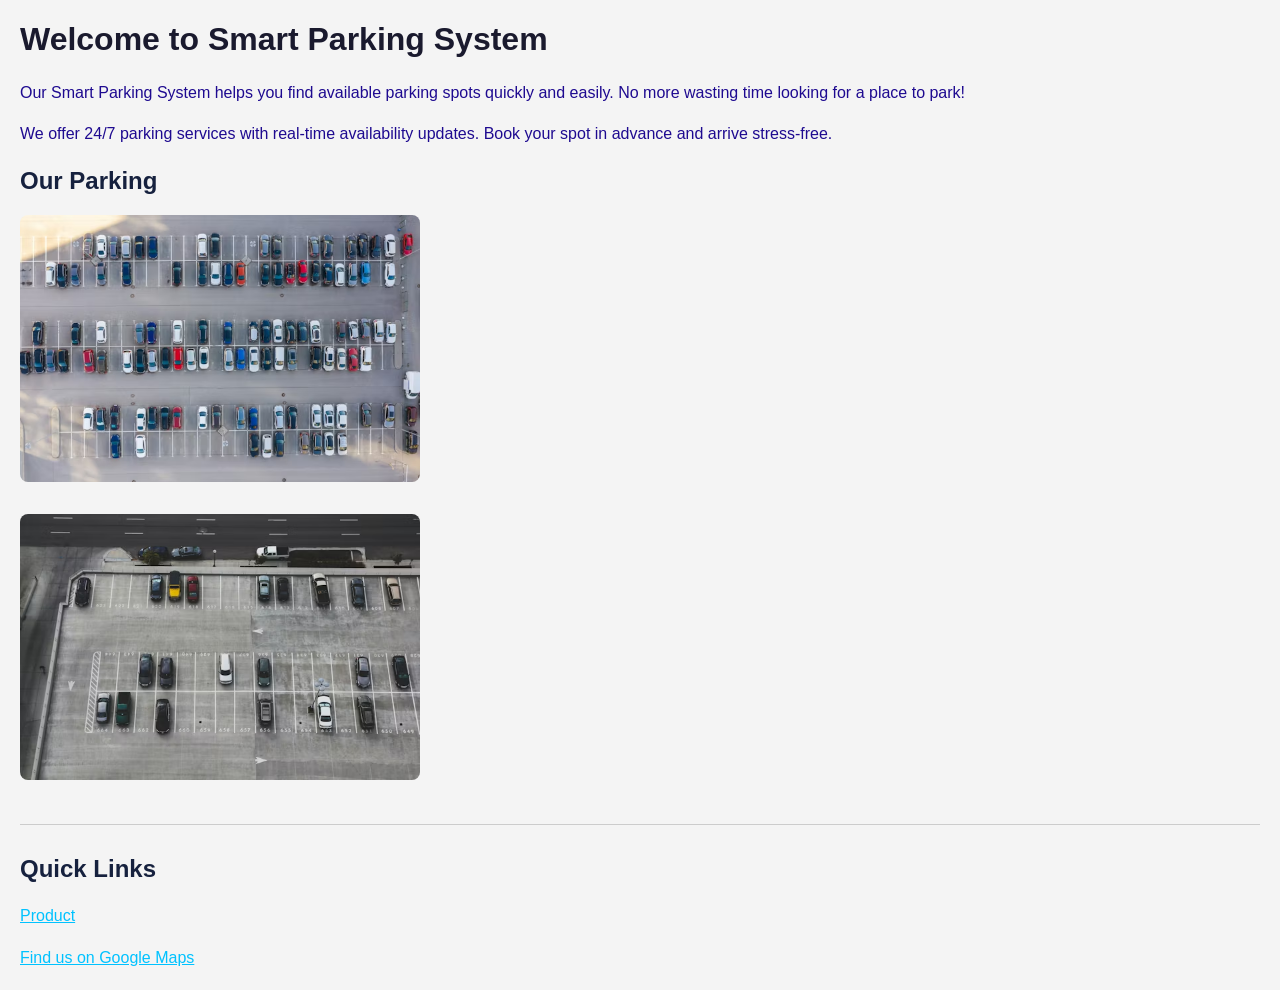
==== index.html @ 6c93a4bd "first commit" ====
<!DOCTYPE html>
<html lang="en">

<head>
    <meta charset="UTF-8">
    <meta name="viewport" content="width=device-width, initial-scale=1.0">
    <title>Smart Parking System</title>
    <link rel="stylesheet" href="style.css"> 
</head>

<body>

    <!-- Main Heading -->
    <h1>Welcome to Smart Parking System</h1>

    <!-- Paragraph 1 -->
    <p>
        Our Smart Parking System helps you find available parking spots
        quickly and easily. No more wasting time looking for a place to park!
    </p>

    <!-- Paragraph 2 -->
    <p>
        We offer 24/7 parking services with real-time availability updates.
        Book your spot in advance and arrive stress-free.
    </p>

    <!-- Images -->
    <h2>Our Parking</h2>

    <img src="Images\paring1.avif" alt="Parking lot with available spaces" width="400">
    <br><br>
    <img src="Images\paring2.avif" alt="Smart parking entrance" width="400">
    <hr>

    <!-- Links -->
    <h2>Quick Links</h2>

    <!-- Internal Link -->
    <p>
        <a href="product.html">Product </a>
    </p>

    <!-- External Link -->
    <p>
        <a href="https://www.google.com/maps" target="_blank">Find us on Google Maps</a>
    </p>

</body>

</html>
---- style.css ----
/* =====================
   Smart Parking System
   style.css
   ===================== */

/* --- Background Color --- */
body {
    background-color: #f4f4f4;
    font-family: Arial, sans-serif;
    color: #333333;
    margin: 20px;
}

/* --- Heading Styling --- */
h1 {
    color: #1a1a2e;
    font-size: 32px;
}

h2 {
    color: #16213e;
    font-size: 24px;
}

/* --- Paragraph Styling --- */
p {
    font-size: 16px;
    line-height: 1.6;
    color: #1e0a90;
}

/* --- Navigation Bar --- */
nav {
    background-color: #1a1a2e;
    padding: 12px 20px;
}

nav a {
    color: #ffffff;
    text-decoration: none;
    margin-right: 20px;
    font-size: 15px;
}

nav a:hover {
    color: #00c2ff;
}

/* --- Images --- */
img {
    border-radius: 8px;
    margin-bottom: 10px;
}

/* --- Table --- */
table {
    width: 100%;
    border-collapse: collapse;
    margin-top: 20px;
}

table, th, td {
    border: 1px solid #cccccc;
}

th {
    background-color: #1a1a2e;
    color: #ffffff;
    padding: 10px;
    text-align: left;
}

td {
    padding: 10px;
    background-color: #ffffff;
}

tr:hover td {
    background-color: #e8f4ff;
}

/* --- Form --- */
label {
    font-weight: bold;
    font-size: 15px;
}

input[type="text"],
input[type="email"],
textarea {
    width: 100%;
    padding: 8px;
    margin-top: 5px;
    border: 1px solid #cccccc;
    border-radius: 4px;
    font-size: 14px;
}

input[type="submit"] {
    background-color: #1a1a2e;
    color: #ffffff;
    padding: 10px 24px;
    border: none;
    border-radius: 4px;
    font-size: 14px;
    cursor: pointer;
    margin-top: 10px;
}

input[type="submit"]:hover {
    background-color: #00c2ff;
    color: #1a1a2e;
}

/* --- Links --- */
a {
    color: #00c2ff;
}

a:hover {
    color: #1a1a2e;
}

/* --- HR --- */
hr {
    border: none;
    border-top: 1px solid #cccccc;
    margin: 30px 0;
}
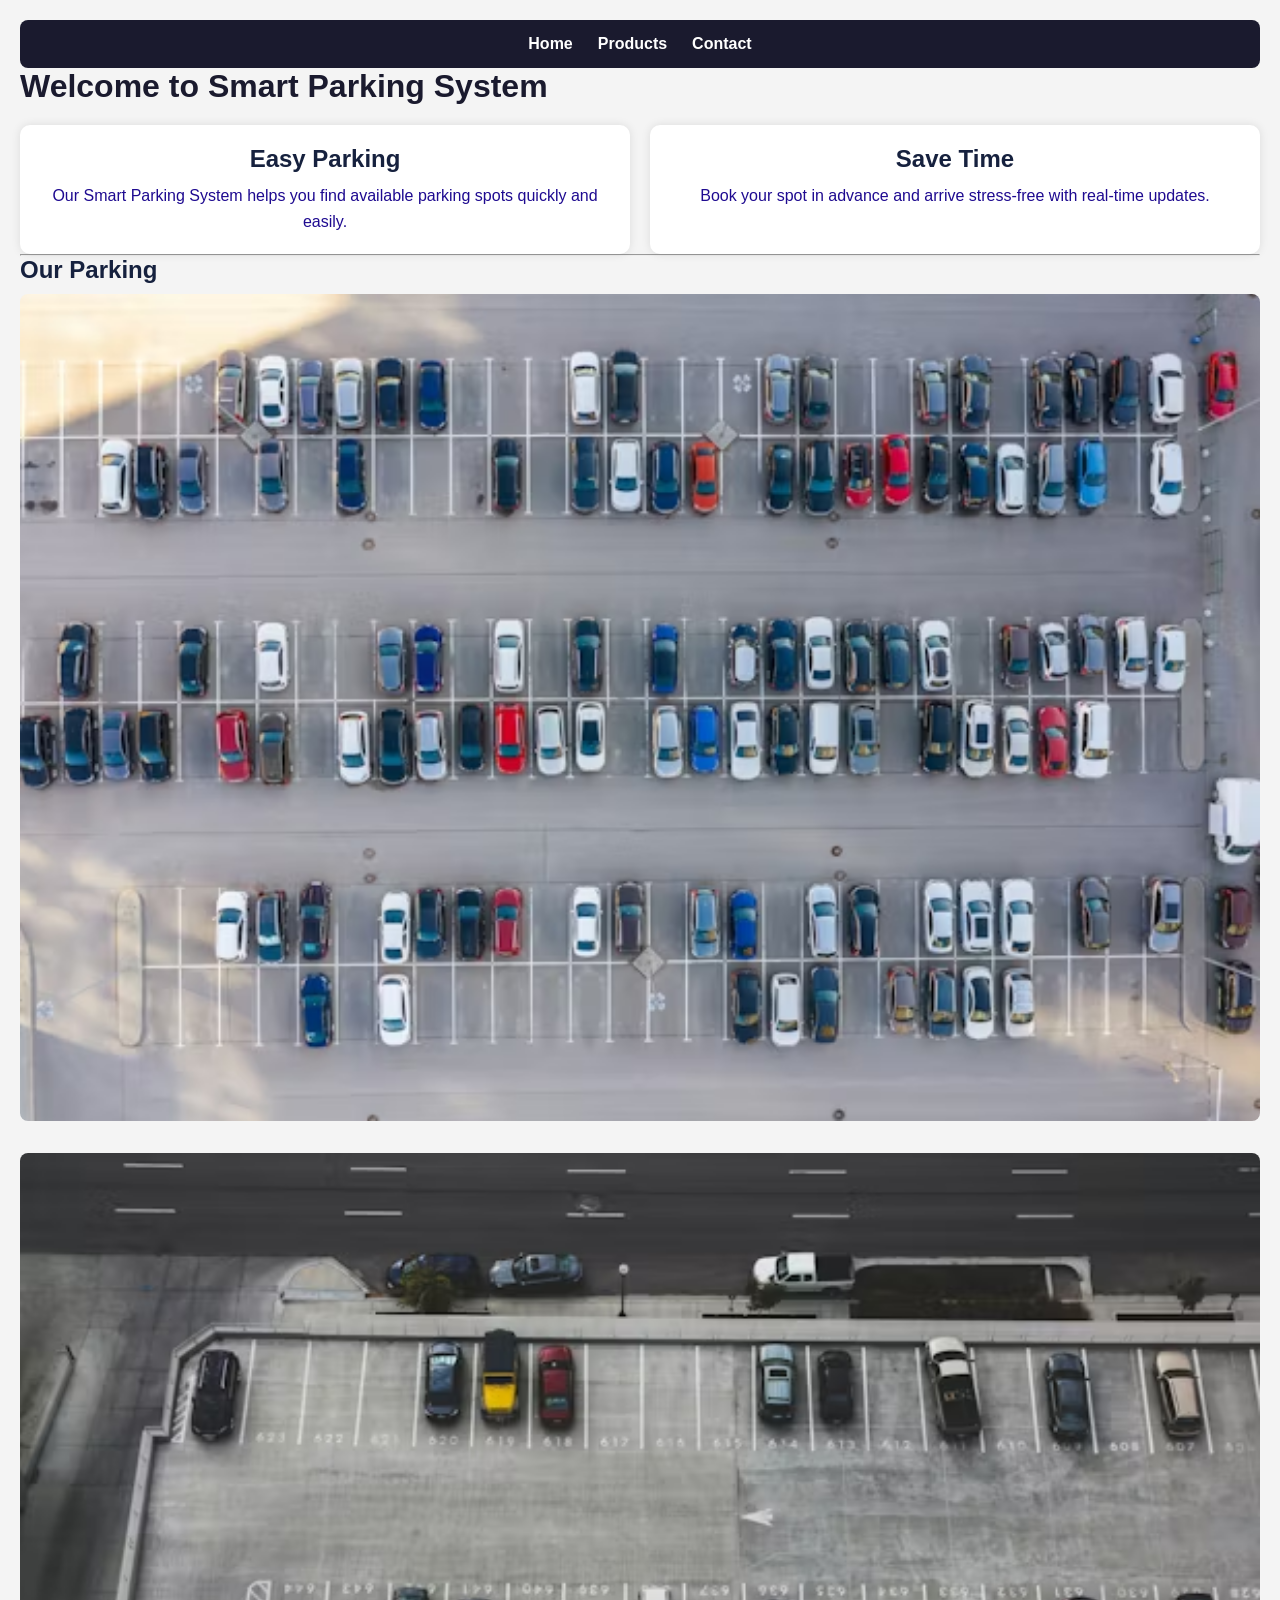
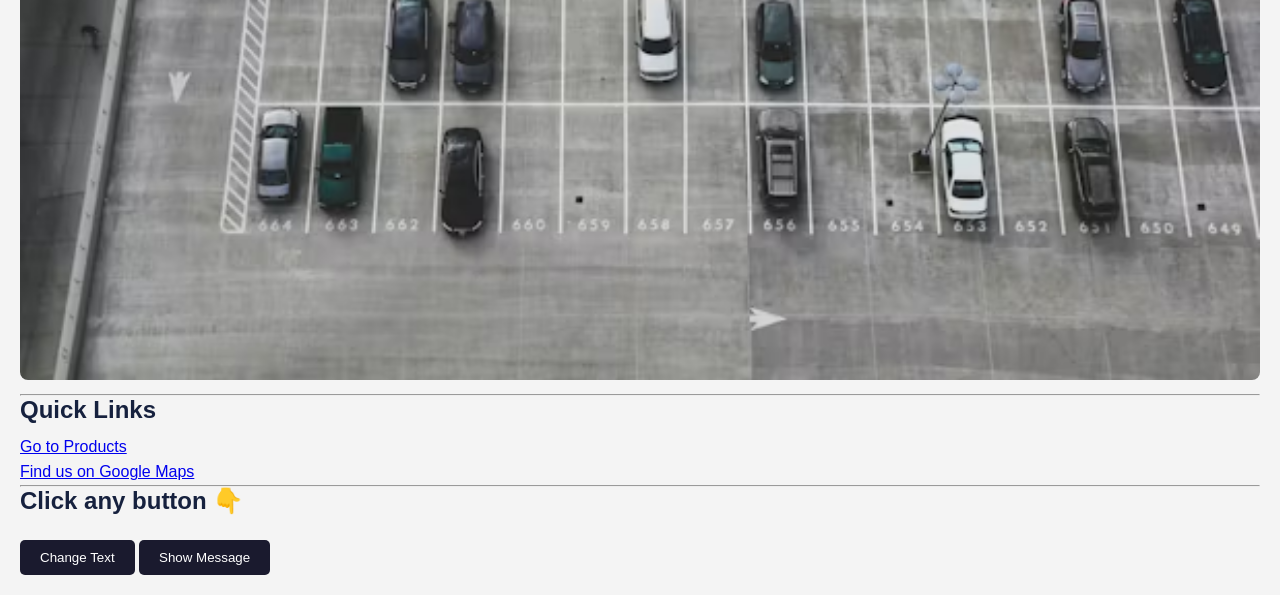
==== commit 6a631798: "to Week 5" ====
--- a/index.html
+++ b/index.html
@@ -5,47 +5,76 @@
     <meta charset="UTF-8">
     <meta name="viewport" content="width=device-width, initial-scale=1.0">
     <title>Smart Parking System</title>
-    <link rel="stylesheet" href="style.css"> 
+    <link rel="stylesheet" href="style.css">
 </head>
 
 <body>
 
+    <!-- Navigation Bar (Week 4) -->
+    <nav>
+        <a href="index.html">Home</a>
+        <a href="product.html">Products</a>
+        <a href="contact.html">Contact</a>
+    </nav>
+
     <!-- Main Heading -->
     <h1>Welcome to Smart Parking System</h1>
 
-    <!-- Paragraph 1 -->
-    <p>
-        Our Smart Parking System helps you find available parking spots
-        quickly and easily. No more wasting time looking for a place to park!
-    </p>
+    <!-- Layout (Flexbox) -->
+    <div class="container">
 
-    <!-- Paragraph 2 -->
-    <p>
-        We offer 24/7 parking services with real-time availability updates.
-        Book your spot in advance and arrive stress-free.
-    </p>
+        <div class="box">
+            <h2>Easy Parking</h2>
+            <p>
+                Our Smart Parking System helps you find available parking spots
+                quickly and easily.
+            </p>
+        </div>
+
+        <div class="box">
+            <h2>Save Time</h2>
+            <p>
+                Book your spot in advance and arrive stress-free with real-time updates.
+            </p>
+        </div>
+
+    </div>
+
+    <hr>
 
     <!-- Images -->
     <h2>Our Parking</h2>
 
-    <img src="Images\paring1.avif" alt="Parking lot with available spaces" width="400">
+    <img src="Images/paring1.avif" alt="Parking lot with available spaces">
     <br><br>
-    <img src="Images\paring2.avif" alt="Smart parking entrance" width="400">
+    <img src="Images/paring2.avif" alt="Smart parking entrance">
+
     <hr>
 
     <!-- Links -->
     <h2>Quick Links</h2>
 
-    <!-- Internal Link -->
     <p>
-        <a href="product.html">Product </a>
+        <a href="product.html">Go to Products</a>
     </p>
 
-    <!-- External Link -->
     <p>
         <a href="https://www.google.com/maps" target="_blank">Find us on Google Maps</a>
     </p>
 
+    <hr>
+
+    <!-- JavaScript Section (Week 5) -->
+    <h2 id="demo">Click any button 👇</h2>
+
+    <button onclick="changeText()">Change Text</button>
+
+
+    <button onclick="showMessage()">Show Message</button>
+
+    <!-- Link JS -->
+    <script src="script.js"></script>
+
 </body>
 
 </html>
--- a/style.css
+++ b/style.css
@@ -2,24 +2,33 @@
    Smart Parking System
    style.css
    ===================== */
+
+/* Reset */
+* {
+    margin: 0;
+    padding: 0;
+    box-sizing: border-box;
+}
 
 /* --- Background Color --- */
 body {
     background-color: #f4f4f4;
     font-family: Arial, sans-serif;
     color: #333333;
-    margin: 20px;
+    padding: 20px;
 }
 
 /* --- Heading Styling --- */
 h1 {
     color: #1a1a2e;
     font-size: 32px;
+    margin-bottom: 10px;
 }
 
 h2 {
     color: #16213e;
     font-size: 24px;
+    margin-bottom: 10px;
 }
 
 /* --- Paragraph Styling --- */
@@ -29,27 +38,48 @@
     color: #1e0a90;
 }
 
-/* --- Navigation Bar --- */
+/* --- Navigation Bar (Flexbox) --- */
 nav {
     background-color: #1a1a2e;
-    padding: 12px 20px;
+    padding: 15px;
+    display: flex;
+    justify-content: center;
+    gap: 25px;
+    border-radius: 8px;
 }
 
 nav a {
     color: #ffffff;
     text-decoration: none;
-    margin-right: 20px;
-    font-size: 15px;
+    font-size: 16px;
+    font-weight: bold;
 }
 
 nav a:hover {
     color: #00c2ff;
 }
 
+/* --- Layout (Flexbox) --- */
+.container {
+    display: flex;
+    gap: 20px;
+    margin-top: 20px;
+}
+
+.box {
+    background-color: white;
+    padding: 20px;
+    flex: 1;
+    border-radius: 10px;
+    text-align: center;
+    box-shadow: 0 0 10px rgba(0,0,0,0.1);
+}
+
 /* --- Images --- */
 img {
     border-radius: 8px;
     margin-bottom: 10px;
+    width: 100%;
 }
 
 /* --- Table --- */
@@ -112,18 +142,18 @@
     color: #1a1a2e;
 }
 
-/* --- Links --- */
-a {
-    color: #00c2ff;
+/* --- Button (Week 5) --- */
+button {
+    margin-top: 15px;
+    padding: 10px 20px;
+    background-color: #1a1a2e;
+    color: white;
+    border: none;
+    border-radius: 5px;
+    cursor: pointer;
 }
 
-a:hover {
+button:hover {
+    background-color: #00c2ff;
     color: #1a1a2e;
-}
-
-/* --- HR --- */
-hr {
-    border: none;
-    border-top: 1px solid #cccccc;
-    margin: 30px 0;
-}
+}
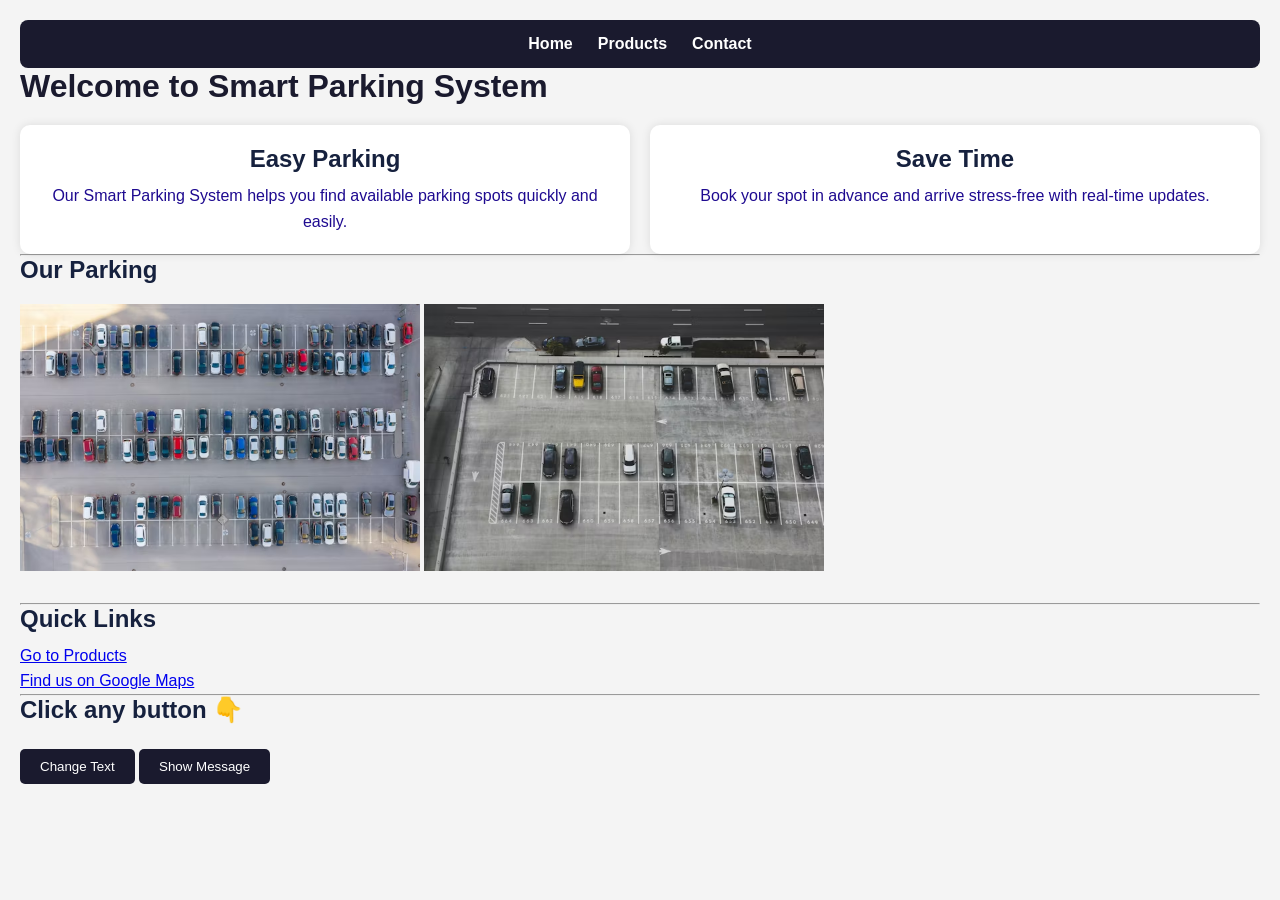
==== commit 1d7b628b: "First Cmmit" ====
--- a/index.html
+++ b/index.html
@@ -46,8 +46,9 @@
     <h2>Our Parking</h2>
 
     <img src="Images/paring1.avif" alt="Parking lot with available spaces">
-    <br><br>
+   
     <img src="Images/paring2.avif" alt="Smart parking entrance">
+     <br><br>
 
     <hr>
 
--- a/style.css
+++ b/style.css
@@ -77,9 +77,11 @@
 
 /* --- Images --- */
 img {
-    border-radius: 8px;
-    margin-bottom: 10px;
-    width: 100%;
+
+   
+    margin: 10px auto;
+    width: 200%;
+    max-width: 400px;
 }
 
 /* --- Table --- */
